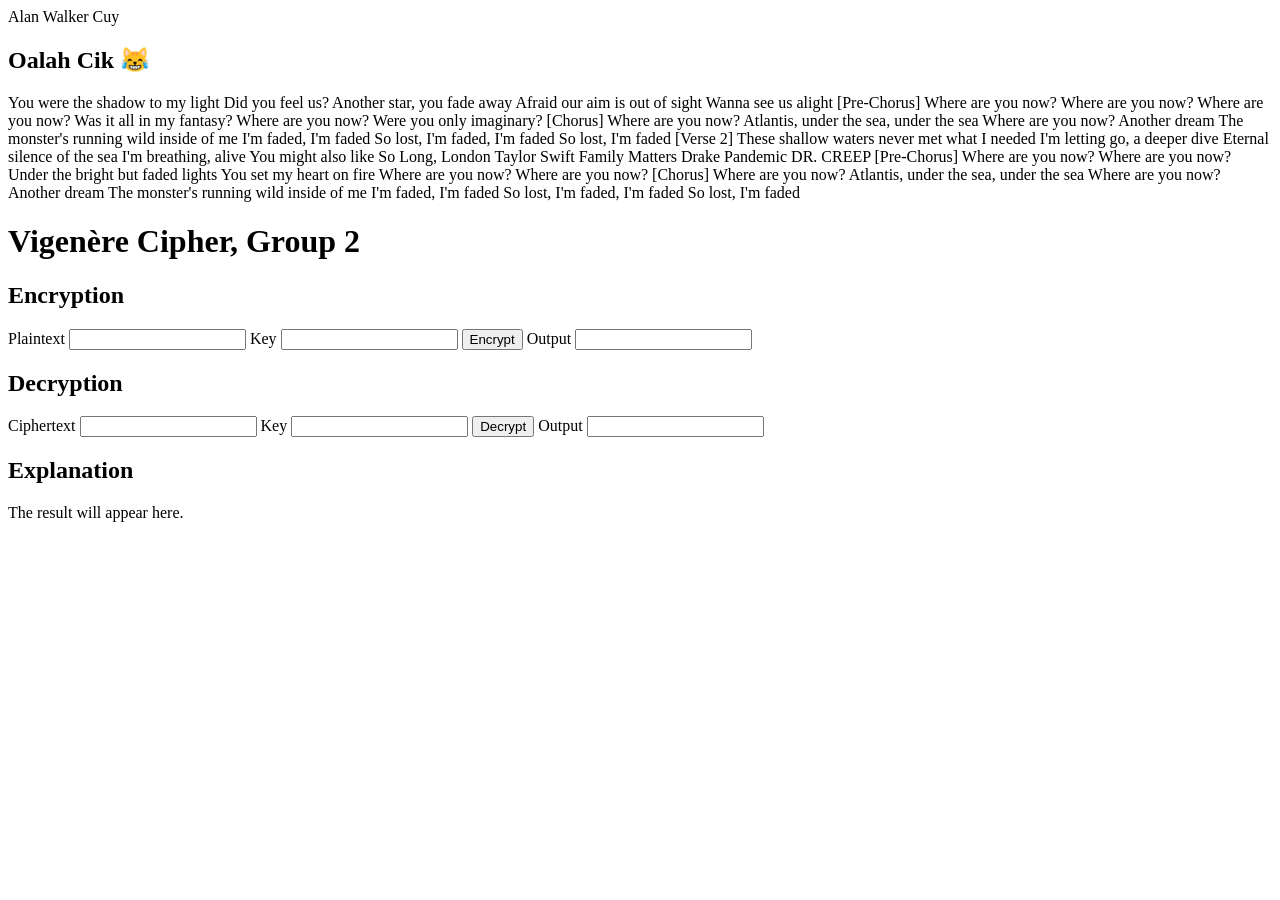
==== index.html @ 62f0133a "Add files via upload" ====
Alan Walker Cuy
<!DOCTYPE html>
<html lang="en">

<head>
    <meta charset="UTF-8">
    <meta name="viewport" content="width=device-width, initial-scale=1.0">
    <title>Vigenère Cipher</title>

    <link rel="stylesheet" href="design.css">
</head>


<body>
<div class="lyrics-box">
    <h2>Oalah Cik 😹</h2>

    <div class="lyrics">
        You were the shadow to my light
    Did you feel us?
    Another star, you fade away
    Afraid our aim is out of sight
    Wanna see us alight

    [Pre-Chorus]
    Where are you now?
    Where are you now?
    Where are you now?
    Was it all in my fantasy?
    Where are you now?
    Were you only imaginary?
    [Chorus]
    Where are you now?
    Atlantis, under the sea, under the sea
    Where are you now? Another dream
    The monster's running wild inside of me
    I'm faded, I'm faded
    So lost, I'm faded, I'm faded
    So lost, I'm faded

    [Verse 2]
    These shallow waters never met what I needed
    I'm letting go, a deeper dive
    Eternal silence of the sea
    I'm breathing, alive
    You might also like
    So Long, London
    Taylor Swift
    Family Matters
    Drake
    Pandemic
    DR. CREEP
    [Pre-Chorus]
    Where are you now?
    Where are you now?
    Under the bright but faded lights
    You set my heart on fire
    Where are you now?
    Where are you now?

    [Chorus]
    Where are you now?
    Atlantis, under the sea, under the sea
    Where are you now? Another dream
    The monster's running wild inside of me
    I'm faded, I'm faded
    So lost, I'm faded, I'm faded
    So lost, I'm faded
    </div>
</div>
<div class="container">

    <h1>Vigenère Cipher, Group 2</h1>

    <div class="section">

        <h2>Encryption</h2>

        <label>Plaintext</label>
        <input type="text" id="plaintext">

        <label>Key</label>
        <input type="text" id="encryptionKey">

        <button onclick="encrypt()">Encrypt</button>

        <label>Output</label>
        <input type="text" id="ciphertextOutput" readonly>

    </div>


    <div class="section">

        <h2>Decryption</h2>

        <label>Ciphertext</label>
        <input type="text" id="ciphertext">

        <label>Key</label>
        <input type="text" id="decryptionKey">

        <button onclick="decrypt()">Decrypt</button>

        <label>Output</label>
        <input type="text" id="plaintextOutput" readonly>

    </div>


    <div class="section">

        <h2>Explanation</h2>

        <div id="explanation">
            The result will appear here.
        </div>

    </div>

</div>

<script src="cipher.js"></script>

</body>
</html>
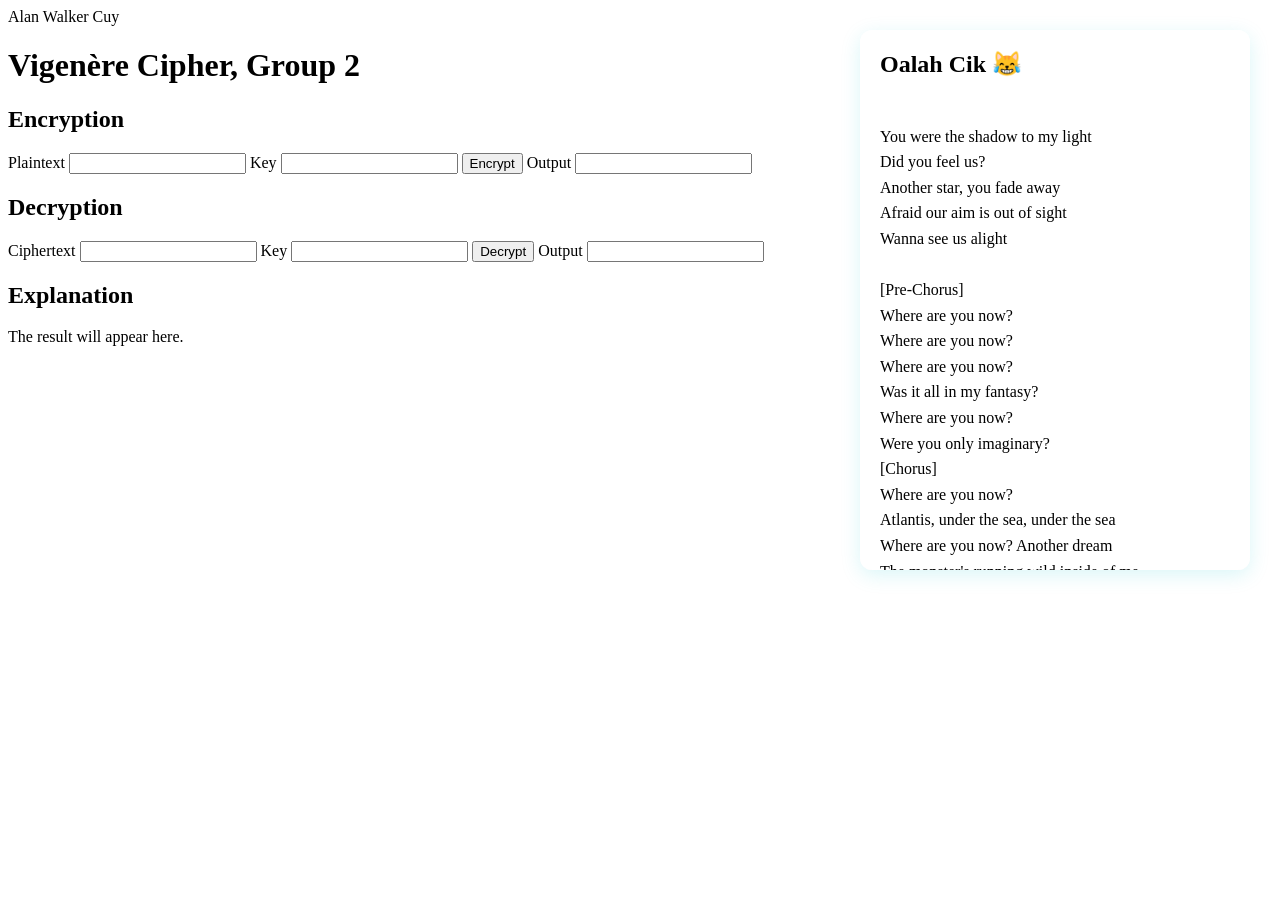
==== commit 627e2f38: "Update index.html" ====
--- a/index.html
+++ b/index.html
@@ -7,7 +7,7 @@
     <meta name="viewport" content="width=device-width, initial-scale=1.0">
     <title>Vigenère Cipher</title>
 
-    <link rel="stylesheet" href="design.css">
+    <link rel="stylesheet" href="lirikcik.css">
 </head>
 
 
--- a/lirikcik.css
+++ b/lirikcik.css
@@ -0,0 +1,28 @@
+
+
+.lyrics-box {
+    position: fixed;
+    top: 30px;
+    right: 30px;
+
+    width: 350px;
+    height: 500px;
+
+    background: white;
+    padding: 20px;
+
+    border-radius: 12px;
+
+    box-shadow: 0 5px 20px rgba(3, 193, 207, 0.15);
+
+    overflow-y: auto;
+}
+
+.lyrics-box h2 {
+    margin-top: 0;
+}
+
+.lyrics {
+    white-space: pre-line;
+    line-height: 1.6;
+}
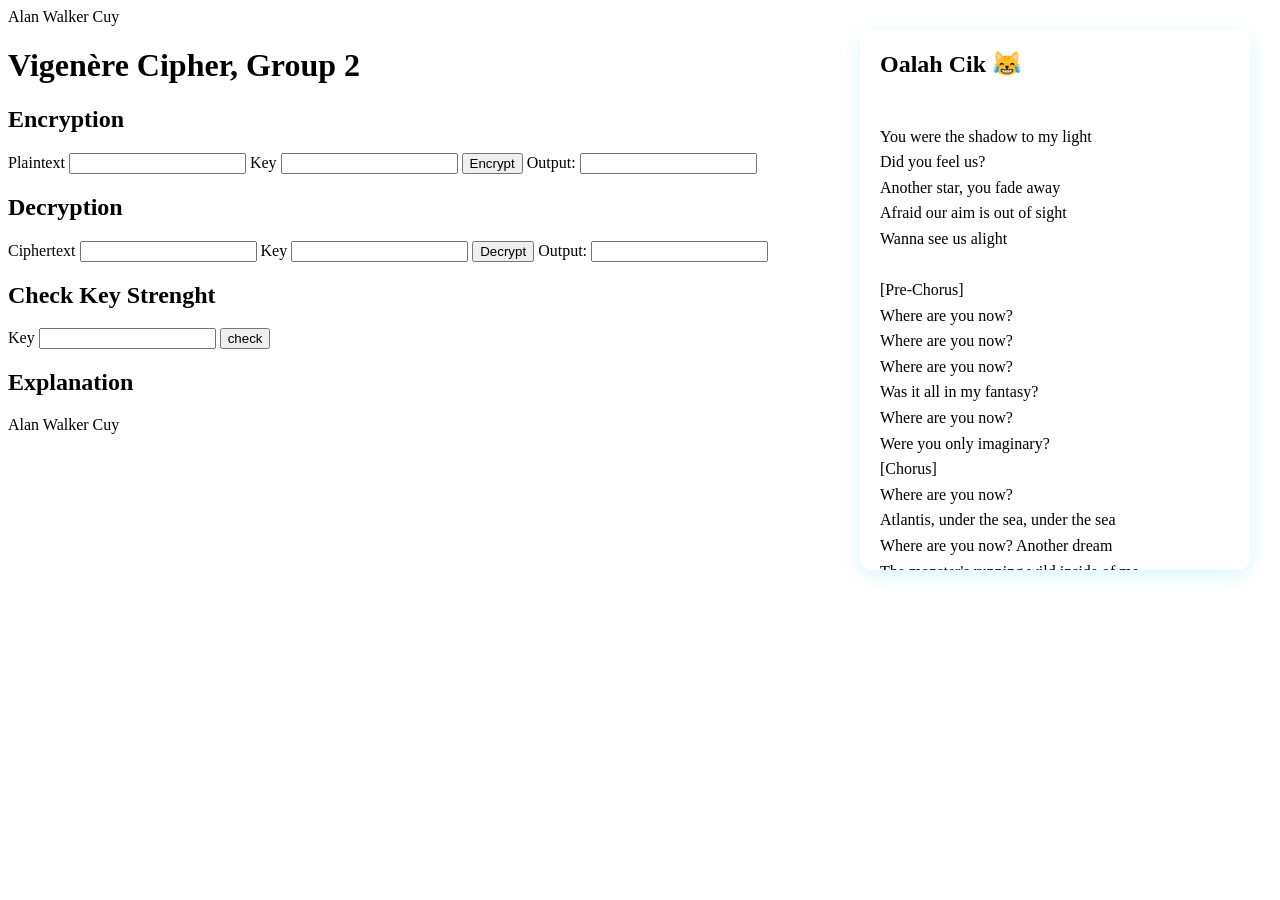
==== commit bd1ad53c: "Update index.html" ====
--- a/index.html
+++ b/index.html
@@ -84,9 +84,9 @@
 
         <button onclick="encrypt()">Encrypt</button>
 
-        <label>Output</label>
+        <label>Output:</label>
         <input type="text" id="ciphertextOutput" readonly>
-
+    <div id="encryption">
     </div>
 
 
@@ -102,18 +102,28 @@
 
         <button onclick="decrypt()">Decrypt</button>
 
-        <label>Output</label>
+        <label>Output:</label>
         <input type="text" id="plaintextOutput" readonly>
+    <div id="decryption">
 
     </div>
+    <div class ="section">
+        <h2>Check Key Strenght</h2>
+        <label>Key</label>
+        <input type="text" id="key">
+        
+        <button onclick="checkkey()">check</button>
 
+    <div id="explanation">
+
+    </div>
 
     <div class="section">
 
         <h2>Explanation</h2>
 
         <div id="explanation">
-            The result will appear here.
+            Alan Walker Cuy
         </div>
 
     </div>
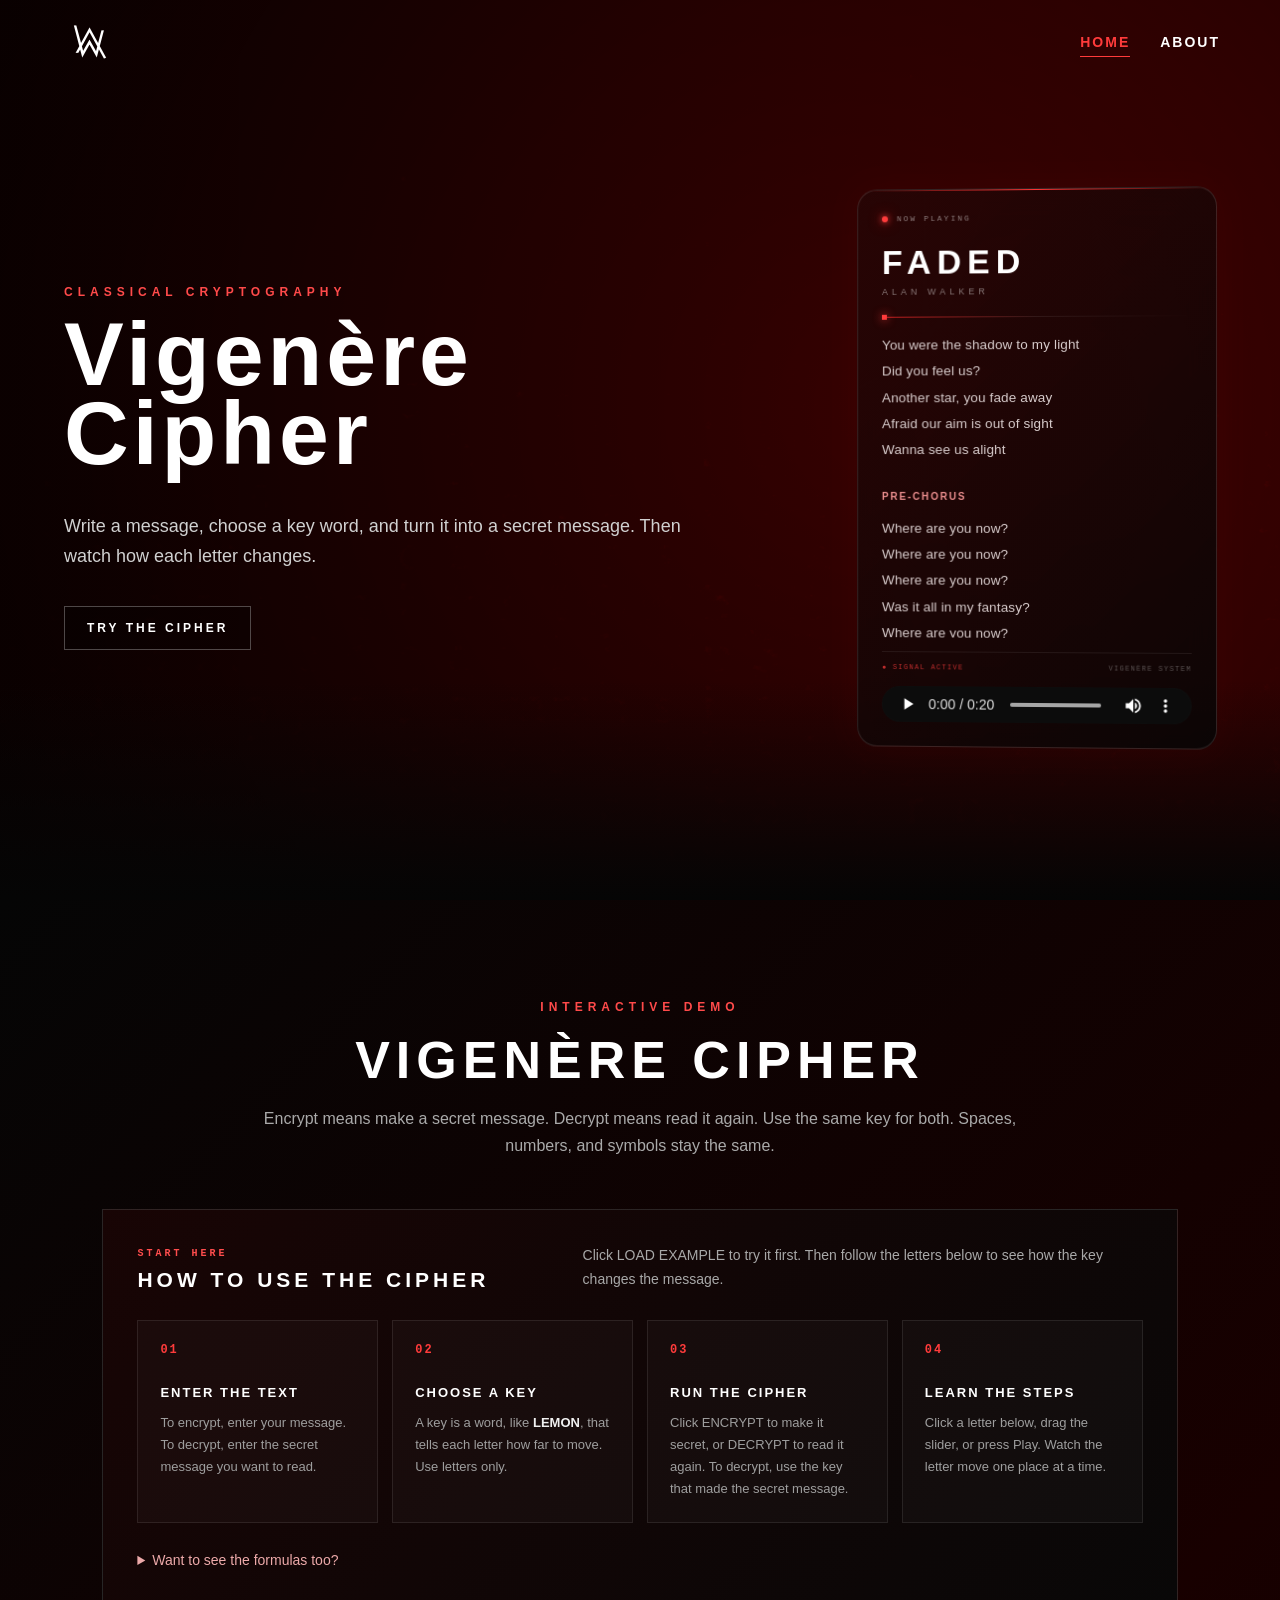
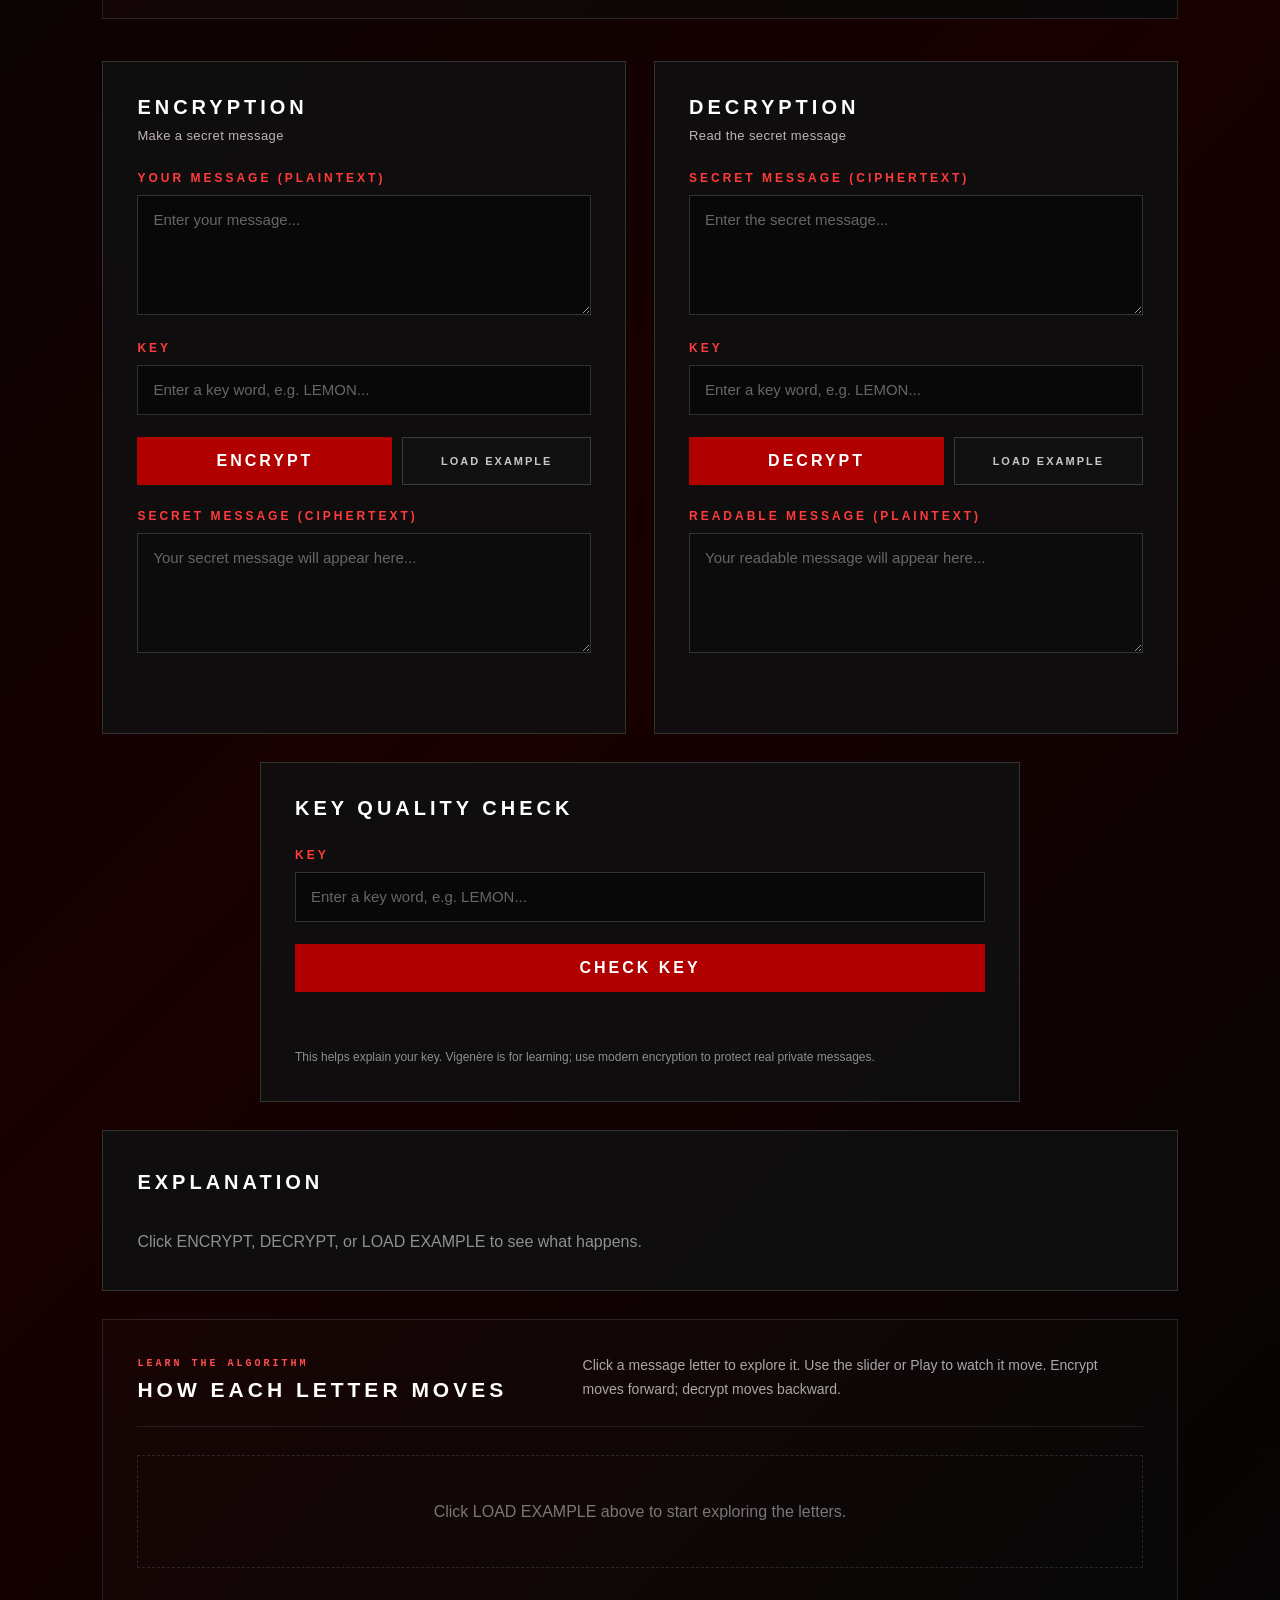
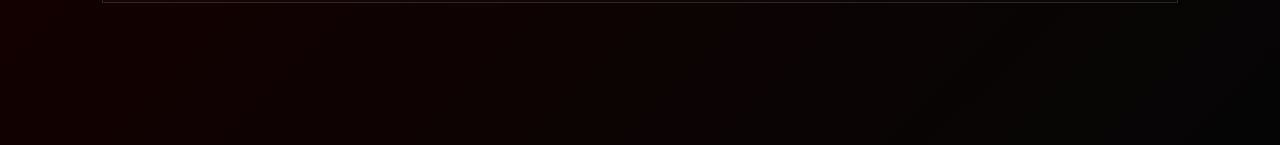
==== commit 11ab412c: "refactor: final changes" ====
--- a/index.html
+++ b/index.html
@@ -1,137 +1,471 @@
-Alan Walker Cuy
-<!DOCTYPE html>
+<!doctype html>
 <html lang="en">
-
-<head>
-    <meta charset="UTF-8">
-    <meta name="viewport" content="width=device-width, initial-scale=1.0">
-    <title>Vigenère Cipher</title>
-
-    <link rel="stylesheet" href="lirikcik.css">
-</head>
-
-
-<body>
-<div class="lyrics-box">
-    <h2>Oalah Cik 😹</h2>
-
-    <div class="lyrics">
-        You were the shadow to my light
-    Did you feel us?
-    Another star, you fade away
-    Afraid our aim is out of sight
-    Wanna see us alight
-
-    [Pre-Chorus]
-    Where are you now?
-    Where are you now?
-    Where are you now?
-    Was it all in my fantasy?
-    Where are you now?
-    Were you only imaginary?
-    [Chorus]
-    Where are you now?
-    Atlantis, under the sea, under the sea
-    Where are you now? Another dream
-    The monster's running wild inside of me
-    I'm faded, I'm faded
-    So lost, I'm faded, I'm faded
-    So lost, I'm faded
-
-    [Verse 2]
-    These shallow waters never met what I needed
-    I'm letting go, a deeper dive
-    Eternal silence of the sea
-    I'm breathing, alive
-    You might also like
-    So Long, London
-    Taylor Swift
-    Family Matters
-    Drake
-    Pandemic
-    DR. CREEP
-    [Pre-Chorus]
-    Where are you now?
-    Where are you now?
-    Under the bright but faded lights
-    You set my heart on fire
-    Where are you now?
-    Where are you now?
-
-    [Chorus]
-    Where are you now?
-    Atlantis, under the sea, under the sea
-    Where are you now? Another dream
-    The monster's running wild inside of me
-    I'm faded, I'm faded
-    So lost, I'm faded, I'm faded
-    So lost, I'm faded
-    </div>
-</div>
-<div class="container">
-
-    <h1>Vigenère Cipher, Group 2</h1>
-
-    <div class="section">
-
-        <h2>Encryption</h2>
-
-        <label>Plaintext</label>
-        <input type="text" id="plaintext">
-
-        <label>Key</label>
-        <input type="text" id="encryptionKey">
-
-        <button onclick="encrypt()">Encrypt</button>
-
-        <label>Output:</label>
-        <input type="text" id="ciphertextOutput" readonly>
-    <div id="encryption">
-    </div>
-
-
-    <div class="section">
-
-        <h2>Decryption</h2>
-
-        <label>Ciphertext</label>
-        <input type="text" id="ciphertext">
-
-        <label>Key</label>
-        <input type="text" id="decryptionKey">
-
-        <button onclick="decrypt()">Decrypt</button>
-
-        <label>Output:</label>
-        <input type="text" id="plaintextOutput" readonly>
-    <div id="decryption">
-
-    </div>
-    <div class ="section">
-        <h2>Check Key Strenght</h2>
-        <label>Key</label>
-        <input type="text" id="key">
-        
-        <button onclick="checkkey()">check</button>
-
-    <div id="explanation">
-
-    </div>
-
-    <div class="section">
-
-        <h2>Explanation</h2>
-
-        <div id="explanation">
-            Alan Walker Cuy
+  <head>
+    <meta charset="UTF-8" />
+    <meta name="viewport" content="width=device-width, initial-scale=1.0" />
+    <meta
+      name="description"
+      content="Vigenère Cipher educational web project by Group 2."
+    />
+
+    <title>Vigenère Cipher - Group 2</title>
+
+    <link rel="stylesheet" href="css/style.css" />
+  </head>
+
+  <body>
+    <!-- =========================
+         HEADER
+    ========================== -->
+
+    <header class="site-header">
+      <a class="logo" href="index.html" aria-label="Go to home page">
+        <img src="assets/images/aw-logo.png" alt="Alan Walker logo" />
+      </a>
+
+      <nav class="site-nav" aria-label="Main navigation">
+        <a href="index.html" aria-current="page"> HOME </a>
+
+        <a href="about.html"> ABOUT </a>
+      </nav>
+    </header>
+
+    <main>
+      <!-- =========================
+             HERO SECTION
+        ========================== -->
+
+      <section class="intro" aria-labelledby="hero-title">
+        <img
+          class="intro-background"
+          src="assets/images/hacker.gif"
+          alt=""
+          aria-hidden="true"
+        />
+
+        <div class="intro-content">
+          <div class="hero">
+            <!-- =========================
+                         HERO TEXT
+                    ========================== -->
+
+            <div class="hero-text">
+              <p class="eyebrow">CLASSICAL CRYPTOGRAPHY</p>
+
+              <h1 id="hero-title">
+                Vigenère<br />
+                Cipher
+              </h1>
+
+              <p class="description">
+                Write a message, choose a key word, and turn it into a secret
+                message. Then watch how each letter changes.
+              </p>
+
+              <a class="hero-link" href="#calculator"> TRY THE CIPHER </a>
+            </div>
+
+            <!-- =========================
+                         MUSIC / LYRICS PANEL
+                    ========================== -->
+
+            <aside class="lyrics-box" aria-label="Music and lyrics panel">
+              <div class="lyrics-top">
+                <span class="status-dot" aria-hidden="true"></span>
+
+                <span> NOW PLAYING </span>
+              </div>
+
+              <div class="lyrics-header">
+                <h2>FADED</h2>
+
+                <p>ALAN WALKER</p>
+              </div>
+
+              <div class="lyrics-line"></div>
+
+              <div class="lyrics">
+                <div class="lyrics-content">
+                  <p class="lyric-stanza">
+                    You were the shadow to my light<br />
+                    Did you feel us?<br />
+                    Another star, you fade away<br />
+                    Afraid our aim is out of sight<br />
+                    Wanna see us alight
+                  </p>
+                  <p class="lyric-section">Pre-Chorus</p>
+                  <p class="lyric-stanza">
+                    Where are you now?<br />
+                    Where are you now?<br />
+                    Where are you now?<br />
+                    Was it all in my fantasy?<br />
+                    Where are you now?<br />
+                    Were you only imaginary?
+                  </p>
+                  <p class="lyric-section">Chorus</p>
+                  <p class="lyric-stanza">
+                    Where are you now?<br />
+                    Atlantis, under the sea, under the sea<br />
+                    Where are you now? Another dream<br />
+                    The monster&#x27;s running wild inside of me<br />
+                    I&#x27;m faded, I&#x27;m faded<br />
+                    So lost, I&#x27;m faded, I&#x27;m faded<br />
+                    So lost, I&#x27;m faded
+                  </p>
+                  <p class="lyric-section">Verse 2</p>
+                  <p class="lyric-stanza">
+                    These shallow waters never met what I needed<br />
+                    I&#x27;m letting go, a deeper dive<br />
+                    Eternal silence of the sea<br />
+                    I&#x27;m breathing, alive<br />
+                    You might also like<br />
+                    So Long, London<br />
+                    Taylor Swift<br />
+                    Family Matters<br />
+                    Drake<br />
+                    Pandemic<br />
+                    DR. CREEP
+                  </p>
+                  <p class="lyric-section">Pre-Chorus</p>
+                  <p class="lyric-stanza">
+                    Where are you now?<br />
+                    Where are you now?<br />
+                    Under the bright but faded lights<br />
+                    You set my heart on fire<br />
+                    Where are you now?<br />
+                    Where are you now?
+                  </p>
+                  <p class="lyric-section">Chorus</p>
+                  <p class="lyric-stanza">
+                    Where are you now?<br />
+                    Atlantis, under the sea, under the sea<br />
+                    Where are you now? Another dream<br />
+                    The monster&#x27;s running wild inside of me<br />
+                    I&#x27;m faded, I&#x27;m faded<br />
+                    So lost, I&#x27;m faded, I&#x27;m faded<br />
+                    So lost, I&#x27;m faded
+                  </p>
+                </div>
+              </div>
+
+              <div class="lyrics-footer">
+                <span> ● SIGNAL ACTIVE </span>
+
+                <span> VIGENÈRE SYSTEM </span>
+              </div>
+
+              <div class="music-player">
+                <audio id="fadedMusic" controls preload="metadata">
+                  <source src="assets/audio/faded.mp3" type="audio/mpeg" />
+
+                  Your browser does not support the audio element.
+                </audio>
+              </div>
+            </aside>
+          </div>
         </div>
-
-    </div>
-
-</div>
-
-<script src="cipher.js"></script>
-
-</body>
+      </section>
+
+      <!-- =========================
+             VIGENERE CALCULATOR
+        ========================== -->
+
+      <section
+        class="calculator-section"
+        id="calculator"
+        aria-labelledby="calculator-title"
+      >
+        <div class="calculator-container">
+          <p class="calculator-label">INTERACTIVE DEMO</p>
+
+          <h2 id="calculator-title">VIGENÈRE CIPHER</h2>
+
+          <p class="calculator-description">
+            Encrypt means make a secret message. Decrypt means read it again.
+            Use the same key for both. Spaces, numbers, and symbols stay the
+            same.
+          </p>
+
+          <!-- =========================
+                     HOW TO USE / LEARN
+                ========================== -->
+
+          <section class="learning-guide" aria-labelledby="how-to-title">
+            <div class="learning-guide-header">
+              <div>
+                <p class="section-kicker">START HERE</p>
+                <h3 id="how-to-title">HOW TO USE THE CIPHER</h3>
+              </div>
+
+              <p>
+                Click LOAD EXAMPLE to try it first. Then follow the letters
+                below to see how the key changes the message.
+              </p>
+            </div>
+
+            <div class="how-to-grid">
+              <article class="how-to-card">
+                <span class="how-to-number">01</span>
+                <h4>ENTER THE TEXT</h4>
+                <p>
+                  To encrypt, enter your message. To decrypt, enter the secret
+                  message you want to read.
+                </p>
+              </article>
+
+              <article class="how-to-card">
+                <span class="how-to-number">02</span>
+                <h4>CHOOSE A KEY</h4>
+                <p>
+                  A key is a word, like <strong>LEMON</strong>, that tells each
+                  letter how far to move. Use letters only.
+                </p>
+              </article>
+
+              <article class="how-to-card">
+                <span class="how-to-number">03</span>
+                <h4>RUN THE CIPHER</h4>
+                <p>
+                  Click ENCRYPT to make it secret, or DECRYPT to read it again.
+                  To decrypt, use the key that made the secret message.
+                </p>
+              </article>
+
+              <article class="how-to-card">
+                <span class="how-to-number">04</span>
+                <h4>LEARN THE STEPS</h4>
+                <p>
+                  Click a letter below, drag the slider, or press Play. Watch
+                  the letter move one place at a time.
+                </p>
+              </article>
+            </div>
+
+            <details class="formula-guide">
+              <summary>Want to see the formulas too?</summary>
+              <div class="formula-grid">
+                <article class="formula-card-static">
+                  <span>ENCRYPTION</span>
+                  <strong>C = (P + K) mod 26</strong>
+                  <p>
+                    Move forward by the key’s number. P = message letter, K =
+                    key letter, C = secret letter.
+                  </p>
+                </article>
+
+                <article class="formula-card-static">
+                  <span>DECRYPTION</span>
+                  <strong>P = (C - K + 26) mod 26</strong>
+                  <p>
+                    Move backward by the key’s number. “mod 26” means loop
+                    around the 26 letters.
+                  </p>
+                </article>
+
+                <article class="formula-card-static alphabet-card">
+                  <span>LETTER VALUES</span>
+                  <strong>A = 0 · B = 1 · ... · Z = 25</strong>
+                  <p>
+                    A means move 0 places, B means move 1, and Z means move 25.
+                    After Z comes A.
+                  </p>
+                </article>
+              </div>
+            </details>
+          </section>
+
+          <!-- =========================
+                     ENCRYPTION & DECRYPTION
+                ========================== -->
+
+          <div class="cipher-grid">
+            <!-- ENCRYPTION -->
+
+            <section class="cipher-box" aria-labelledby="encryption-title">
+              <h3 id="encryption-title">
+                ENCRYPTION<span class="cipher-subtitle"
+                  >Make a secret message</span
+                >
+              </h3>
+
+              <label for="plaintext"> YOUR MESSAGE (PLAINTEXT) </label>
+
+              <textarea
+                id="plaintext"
+                placeholder="Enter your message..."
+              ></textarea>
+
+              <label for="encryptionKey"> KEY </label>
+
+              <input
+                type="text"
+                id="encryptionKey"
+                placeholder="Enter a key word, e.g. LEMON..."
+                autocomplete="off"
+              />
+
+              <div class="cipher-button-row">
+                <button type="button" id="encryptButton">ENCRYPT</button>
+                <button
+                  type="button"
+                  id="encryptionExampleButton"
+                  class="secondary-button"
+                >
+                  LOAD EXAMPLE
+                </button>
+              </div>
+
+              <label for="ciphertextOutput">
+                SECRET MESSAGE (CIPHERTEXT)
+              </label>
+
+              <textarea
+                id="ciphertextOutput"
+                readonly
+                placeholder="Your secret message will appear here..."
+              ></textarea>
+
+              <p
+                class="feedback"
+                id="encryptionFeedback"
+                aria-live="polite"
+              ></p>
+            </section>
+
+            <!-- DECRYPTION -->
+
+            <section class="cipher-box" aria-labelledby="decryption-title">
+              <h3 id="decryption-title">
+                DECRYPTION<span class="cipher-subtitle"
+                  >Read the secret message</span
+                >
+              </h3>
+
+              <label for="ciphertext"> SECRET MESSAGE (CIPHERTEXT) </label>
+
+              <textarea
+                id="ciphertext"
+                placeholder="Enter the secret message..."
+              ></textarea>
+
+              <label for="decryptionKey"> KEY </label>
+
+              <input
+                type="text"
+                id="decryptionKey"
+                placeholder="Enter a key word, e.g. LEMON..."
+                autocomplete="off"
+              />
+
+              <div class="cipher-button-row">
+                <button type="button" id="decryptButton">DECRYPT</button>
+                <button
+                  type="button"
+                  id="decryptionExampleButton"
+                  class="secondary-button"
+                >
+                  LOAD EXAMPLE
+                </button>
+              </div>
+
+              <label for="plaintextOutput">
+                READABLE MESSAGE (PLAINTEXT)
+              </label>
+
+              <textarea
+                id="plaintextOutput"
+                readonly
+                placeholder="Your readable message will appear here..."
+              ></textarea>
+
+              <p
+                class="feedback"
+                id="decryptionFeedback"
+                aria-live="polite"
+              ></p>
+            </section>
+          </div>
+
+          <!-- =========================
+                     KEY QUALITY CHECK
+                ========================== -->
+
+          <section
+            class="cipher-box key-checker"
+            aria-labelledby="key-checker-title"
+          >
+            <h3 id="key-checker-title">KEY QUALITY CHECK</h3>
+
+            <label for="key"> KEY </label>
+
+            <input
+              type="text"
+              id="key"
+              placeholder="Enter a key word, e.g. LEMON..."
+              autocomplete="off"
+            />
+
+            <button type="button" id="checkKeyButton">CHECK KEY</button>
+
+            <div
+              class="feedback key-feedback"
+              id="checkKeyFeedback"
+              aria-live="polite"
+            ></div>
+
+            <p class="quality-note">
+              This helps explain your key. Vigenère is for learning; use modern
+              encryption to protect real private messages.
+            </p>
+          </section>
+
+          <!-- =========================
+                     EXPLANATION
+                ========================== -->
+
+          <section class="explanation-box" aria-labelledby="explanation-title">
+            <h3 id="explanation-title">EXPLANATION</h3>
+
+            <div id="explanation" aria-live="polite">
+              Click ENCRYPT, DECRYPT, or LOAD EXAMPLE to see what happens.
+            </div>
+          </section>
+
+          <!-- =========================
+                     ALGORITHM VISUALIZATION
+                ========================== -->
+
+          <section
+            class="visualization-box"
+            id="visualization-section"
+            aria-labelledby="visualization-section-title"
+          >
+            <div class="visualization-section-header">
+              <div>
+                <p class="section-kicker">LEARN THE ALGORITHM</p>
+                <h3 id="visualization-section-title">HOW EACH LETTER MOVES</h3>
+              </div>
+
+              <p>
+                Click a message letter to explore it. Use the slider or Play to
+                watch it move. Encrypt moves forward; decrypt moves backward.
+              </p>
+            </div>
+
+            <div id="visualization">
+              <p class="visualization-empty">
+                Click LOAD EXAMPLE above to start exploring the letters.
+              </p>
+            </div>
+          </section>
+        </div>
+      </section>
+    </main>
+
+    <!-- =========================
+         JAVASCRIPT
+    ========================== -->
+
+    <script src="js/cipher.js"></script>
+  </body>
 </html>
-
--- a/css/style.css
+++ b/css/style.css
@@ -0,0 +1,1978 @@
+/* =========================================================
+   GLOBAL RESET
+========================================================= */
+
+* {
+  margin: 0;
+  padding: 0;
+  box-sizing: border-box;
+}
+
+html {
+  scroll-behavior: smooth;
+}
+
+body {
+  min-height: 100vh;
+
+  background: #050505;
+  color: #ffffff;
+
+  font-family: Arial, Helvetica, sans-serif;
+}
+
+button,
+input,
+textarea {
+  font: inherit;
+}
+
+button,
+a {
+  -webkit-tap-highlight-color: transparent;
+}
+
+/* =========================================================
+   HEADER
+========================================================= */
+
+.site-header {
+  position: absolute;
+
+  top: 0;
+  left: 0;
+
+  z-index: 20;
+
+  display: flex;
+
+  align-items: center;
+  justify-content: space-between;
+
+  width: 100%;
+
+  padding: 25px 60px;
+}
+
+.logo {
+  display: inline-flex;
+}
+
+.logo img {
+  display: block;
+
+  width: 60px;
+  height: auto;
+
+  filter: brightness(0) invert(1);
+}
+
+.site-nav {
+  display: flex;
+
+  gap: 30px;
+}
+
+.site-nav a {
+  position: relative;
+
+  color: #ffffff;
+
+  text-decoration: none;
+
+  font-size: 14px;
+  font-weight: 600;
+
+  letter-spacing: 2px;
+
+  transition: color 0.25s ease;
+}
+
+.site-nav a::after {
+  content: "";
+
+  position: absolute;
+
+  left: 0;
+  bottom: -7px;
+
+  width: 0;
+  height: 1px;
+
+  background: #ff3b3b;
+
+  transition: width 0.25s ease;
+}
+
+.site-nav a:hover,
+.site-nav a[aria-current="page"] {
+  color: #ff3b3b;
+}
+
+.site-nav a:hover::after,
+.site-nav a[aria-current="page"]::after {
+  width: 100%;
+}
+
+/* =========================================================
+   HOME - HERO SECTION
+========================================================= */
+
+.intro {
+  position: relative;
+
+  min-height: 100vh;
+
+  overflow: hidden;
+
+  background: #7d0000;
+}
+
+.intro-background {
+  position: absolute;
+
+  inset: 0;
+
+  z-index: 0;
+
+  width: 100%;
+  height: 100%;
+
+  object-fit: cover;
+
+  opacity: 0.48;
+}
+
+.intro::before {
+  content: "";
+
+  position: absolute;
+
+  inset: 0;
+
+  z-index: 1;
+
+  background:
+    radial-gradient(
+      circle at 70% 45%,
+      transparent 0%,
+      rgba(0, 0, 0, 0.25) 42%,
+      rgba(0, 0, 0, 0.72) 100%
+    ),
+    linear-gradient(90deg, rgba(0, 0, 0, 0.58), rgba(70, 0, 0, 0.15));
+}
+
+.intro::after {
+  content: "";
+
+  position: absolute;
+
+  left: 0;
+  bottom: 0;
+
+  z-index: 2;
+
+  width: 100%;
+  height: 220px;
+
+  background: linear-gradient(to bottom, transparent, #050505);
+
+  pointer-events: none;
+}
+
+.intro-content {
+  position: relative;
+
+  z-index: 3;
+
+  display: flex;
+
+  align-items: center;
+
+  width: 100%;
+
+  min-height: 100vh;
+
+  padding: 115px 5vw 80px;
+}
+
+.hero {
+  display: grid;
+
+  grid-template-columns:
+    minmax(0, 1fr)
+    minmax(300px, 0.65fr);
+
+  align-items: center;
+
+  gap: 70px;
+
+  width: 100%;
+
+  max-width: 1450px;
+
+  margin: 0 auto;
+}
+
+.hero-text {
+  width: 100%;
+
+  max-width: 720px;
+}
+
+.eyebrow,
+.calculator-label {
+  margin-bottom: 16px;
+
+  color: #ff4a4a;
+
+  font-size: 12px;
+  font-weight: 700;
+
+  letter-spacing: 5px;
+}
+
+.hero-text h1 {
+  font-size: clamp(70px, 7vw, 115px);
+
+  line-height: 0.88;
+
+  letter-spacing: 4px;
+}
+
+.description {
+  max-width: 680px;
+
+  margin-top: 38px;
+
+  color: #d0d0d0;
+
+  font-size: 18px;
+
+  line-height: 1.7;
+}
+
+.hero-link {
+  display: inline-block;
+
+  margin-top: 34px;
+
+  padding: 14px 22px;
+
+  border: 1px solid rgba(255, 255, 255, 0.28);
+
+  background: rgba(0, 0, 0, 0.28);
+
+  color: #ffffff;
+
+  text-decoration: none;
+
+  font-size: 12px;
+  font-weight: 700;
+
+  letter-spacing: 3px;
+
+  transition:
+    background 0.25s ease,
+    border-color 0.25s ease,
+    transform 0.25s ease;
+}
+
+.hero-link:hover {
+  transform: translateY(-2px);
+
+  border-color: #ff3b3b;
+
+  background: rgba(120, 0, 0, 0.45);
+}
+
+/* =========================================================
+   MUSIC / LYRICS PANEL
+========================================================= */
+
+.lyrics-box {
+  position: relative;
+
+  display: flex;
+  flex-direction: column;
+
+  width: 100%;
+
+  max-width: 360px;
+  height: 560px;
+
+  margin-left: auto;
+
+  padding: 24px;
+
+  overflow: hidden;
+
+  border: 1px solid rgba(255, 255, 255, 0.12);
+
+  border-radius: 20px;
+
+  background: linear-gradient(
+    135deg,
+    rgba(35, 5, 5, 0.68),
+    rgba(5, 5, 5, 0.82)
+  );
+
+  backdrop-filter: blur(12px);
+
+  -webkit-backdrop-filter: blur(12px);
+
+  box-shadow: 0 0 34px rgba(100, 0, 0, 0.16);
+
+  transform: perspective(1000px) rotateY(-2deg);
+}
+
+.lyrics-box::before {
+  content: "";
+
+  position: absolute;
+
+  top: 0;
+  left: 0;
+
+  width: 100%;
+  height: 1px;
+
+  background: linear-gradient(90deg, transparent, #ff3333, transparent);
+}
+
+/* =========================================================
+   LYRICS TOP STATUS
+========================================================= */
+
+.lyrics-top {
+  display: flex;
+
+  align-items: center;
+
+  gap: 9px;
+
+  flex-shrink: 0;
+
+  color: rgba(255, 255, 255, 0.48);
+
+  font-family: monospace;
+
+  font-size: 8px;
+
+  letter-spacing: 2px;
+}
+
+.status-dot {
+  width: 6px;
+  height: 6px;
+
+  flex-shrink: 0;
+
+  border-radius: 50%;
+
+  background: #ff3b3b;
+
+  box-shadow:
+    0 0 6px #ff3b3b,
+    0 0 14px rgba(255, 50, 50, 0.7);
+
+  animation: pulse 1.8s infinite;
+}
+
+@keyframes pulse {
+  0%,
+  100% {
+    opacity: 1;
+  }
+
+  50% {
+    opacity: 0.35;
+  }
+}
+
+/* =========================================================
+   SONG HEADER
+========================================================= */
+
+.lyrics-header {
+  flex-shrink: 0;
+
+  margin-top: 22px;
+}
+
+.lyrics-header h2 {
+  font-size: 34px;
+
+  font-weight: 800;
+
+  line-height: 1;
+
+  letter-spacing: 6px;
+}
+
+.lyrics-header p {
+  margin-top: 8px;
+
+  color: rgba(255, 255, 255, 0.45);
+
+  font-size: 9px;
+
+  letter-spacing: 4px;
+}
+
+.lyrics-line {
+  position: relative;
+
+  flex-shrink: 0;
+
+  width: 100%;
+
+  height: 1px;
+
+  margin: 20px 0 15px;
+
+  background: linear-gradient(
+    90deg,
+    rgba(255, 40, 40, 0.75),
+    rgba(255, 255, 255, 0.08),
+    transparent
+  );
+}
+
+.lyrics-line::before {
+  content: "";
+
+  position: absolute;
+
+  top: -2px;
+  left: 0;
+
+  width: 5px;
+  height: 5px;
+
+  background: #ff3b3b;
+
+  box-shadow: 0 0 10px #ff3b3b;
+}
+
+/* =========================================================
+   SCROLLABLE LYRICS
+========================================================= */
+
+.lyrics {
+  position: relative;
+
+  flex: 1;
+
+  min-height: 0;
+
+  overflow-y: auto;
+  overflow-x: hidden;
+
+  padding-right: 12px;
+
+  scroll-behavior: smooth;
+
+  scrollbar-width: thin;
+
+  scrollbar-color: rgba(255, 60, 60, 0.7) rgba(255, 255, 255, 0.06);
+}
+
+.lyrics-content {
+  padding-bottom: 18px;
+}
+
+.lyrics-content p {
+  margin-bottom: 20px;
+
+  color: rgba(255, 255, 255, 0.68);
+
+  font-size: 12px;
+
+  line-height: 1.8;
+
+  letter-spacing: 0.3px;
+}
+
+.lyrics-content p:last-child {
+  margin-bottom: 0;
+}
+
+.lyrics-content strong {
+  color: #ff5555;
+
+  font-family: monospace;
+
+  font-size: 10px;
+
+  font-weight: 700;
+
+  text-transform: uppercase;
+
+  letter-spacing: 2px;
+}
+
+/* =========================================================
+   CHROME / EDGE / SAFARI SCROLLBAR
+========================================================= */
+
+.lyrics::-webkit-scrollbar {
+  width: 5px;
+}
+
+.lyrics::-webkit-scrollbar-track {
+  border-radius: 10px;
+
+  background: rgba(255, 255, 255, 0.04);
+}
+
+.lyrics::-webkit-scrollbar-thumb {
+  border-radius: 10px;
+
+  background: linear-gradient(
+    to bottom,
+    rgba(255, 80, 80, 0.85),
+    rgba(130, 0, 0, 0.85)
+  );
+}
+
+.lyrics::-webkit-scrollbar-thumb:hover {
+  background: #ff4545;
+}
+
+/* =========================================================
+   LYRICS FOOTER
+========================================================= */
+
+.lyrics-footer {
+  display: flex;
+
+  justify-content: space-between;
+
+  gap: 10px;
+
+  flex-shrink: 0;
+
+  margin-top: 14px;
+
+  padding-top: 11px;
+
+  border-top: 1px solid rgba(255, 255, 255, 0.07);
+
+  color: rgba(255, 255, 255, 0.3);
+
+  font-family: monospace;
+
+  font-size: 7px;
+
+  letter-spacing: 1.3px;
+}
+
+.lyrics-footer span:first-child {
+  color: rgba(255, 60, 60, 0.72);
+}
+
+/* =========================================================
+   MUSIC PLAYER
+========================================================= */
+
+.music-player {
+  flex-shrink: 0;
+
+  margin-top: 15px;
+}
+
+.music-player audio {
+  display: block;
+
+  width: 100%;
+
+  height: 36px;
+
+  filter: invert(1) grayscale(1);
+}
+
+/* =========================================================
+   CIPHER CALCULATOR
+========================================================= */
+
+.calculator-section {
+  min-height: 100vh;
+
+  padding: 100px 8%;
+
+  background: linear-gradient(135deg, #050505, #180000, #050505);
+}
+
+.calculator-container {
+  width: 100%;
+
+  max-width: 1100px;
+
+  margin: 0 auto;
+
+  text-align: center;
+}
+
+.calculator-container > h2 {
+  margin-bottom: 15px;
+
+  font-size: clamp(36px, 5vw, 52px);
+
+  letter-spacing: 6px;
+}
+
+.calculator-description {
+  max-width: 760px;
+
+  margin: 0 auto 50px;
+
+  color: #aaaaaa;
+
+  line-height: 1.7;
+}
+
+/* =========================================================
+   ENCRYPTION / DECRYPTION GRID
+========================================================= */
+
+.cipher-grid {
+  display: grid;
+
+  grid-template-columns: repeat(2, minmax(0, 1fr));
+
+  gap: 28px;
+}
+
+.cipher-box,
+.explanation-box {
+  margin-bottom: 28px;
+
+  padding: 34px;
+
+  border: 1px solid #333333;
+
+  background: rgba(15, 15, 15, 0.9);
+
+  text-align: left;
+}
+
+.cipher-box h3,
+.explanation-box h3 {
+  margin-bottom: 28px;
+
+  color: #ffffff;
+
+  font-size: 20px;
+
+  letter-spacing: 4px;
+}
+
+.cipher-box label {
+  display: block;
+
+  margin-bottom: 10px;
+
+  color: #ff3b3b;
+
+  font-size: 12px;
+  font-weight: 700;
+
+  letter-spacing: 3px;
+}
+
+.cipher-box input,
+.cipher-box textarea {
+  width: 100%;
+
+  margin-bottom: 22px;
+
+  padding: 15px;
+
+  border: 1px solid #333333;
+
+  outline: none;
+
+  background: #080808;
+
+  color: #ffffff;
+
+  font-size: 15px;
+
+  transition:
+    border-color 0.2s ease,
+    box-shadow 0.2s ease;
+}
+
+.cipher-box input {
+  height: 50px;
+}
+
+.cipher-box textarea {
+  min-height: 120px;
+
+  resize: vertical;
+}
+
+.cipher-box input::placeholder,
+.cipher-box textarea::placeholder {
+  color: #666666;
+}
+
+.cipher-box input:focus,
+.cipher-box textarea:focus {
+  border-color: #ff3333;
+
+  box-shadow: 0 0 10px rgba(255, 0, 0, 0.2);
+}
+
+.cipher-box textarea[readonly] {
+  color: #e8e8e8;
+
+  background: #0c0c0c;
+}
+
+/* =========================================================
+   BUTTONS
+========================================================= */
+
+.cipher-box button {
+  width: 100%;
+
+  margin-bottom: 24px;
+
+  padding: 15px;
+
+  border: none;
+
+  background: #b00000;
+
+  color: #ffffff;
+
+  cursor: pointer;
+
+  font-weight: 700;
+
+  letter-spacing: 3px;
+
+  transition:
+    background 0.2s ease,
+    box-shadow 0.2s ease,
+    transform 0.2s ease;
+}
+
+.cipher-box button:hover {
+  transform: translateY(-1px);
+
+  background: #df0000;
+
+  box-shadow: 0 0 15px rgba(255, 0, 0, 0.35);
+}
+
+.cipher-box button:active {
+  transform: translateY(0);
+}
+
+.cipher-box button:focus-visible,
+.site-nav a:focus-visible,
+.hero-link:focus-visible {
+  outline: 2px solid #ff6565;
+
+  outline-offset: 3px;
+}
+
+/* =========================================================
+   FEEDBACK
+========================================================= */
+
+.feedback {
+  min-height: 20px;
+
+  color: #ff7a7a;
+
+  font-size: 13px;
+
+  line-height: 1.6;
+}
+
+.key-checker {
+  max-width: 760px;
+
+  margin-right: auto;
+  margin-left: auto;
+}
+
+.key-feedback {
+  margin-bottom: 12px;
+}
+
+.quality-note {
+  color: #8f8f8f;
+
+  font-size: 12px;
+
+  line-height: 1.6;
+}
+
+/* =========================================================
+   EXPLANATION
+========================================================= */
+
+.explanation-box {
+  color: #b8b8b8;
+
+  line-height: 1.75;
+}
+
+.explanation-box .formula {
+  margin-bottom: 16px;
+
+  color: #ff5454;
+
+  font-weight: 700;
+}
+
+.explanation-row {
+  margin-top: 8px;
+
+  overflow-wrap: anywhere;
+}
+
+.explanation-row strong {
+  color: #ffffff;
+}
+
+/* =========================================================
+   LEARNING GUIDE
+========================================================= */
+
+.learning-guide,
+.visualization-box {
+  margin-bottom: 42px;
+  padding: 34px;
+
+  border: 1px solid rgba(255, 255, 255, 0.12);
+  background: linear-gradient(
+    135deg,
+    rgba(25, 5, 5, 0.92),
+    rgba(8, 8, 8, 0.96)
+  );
+
+  text-align: left;
+}
+
+.learning-guide-header,
+.visualization-section-header {
+  display: flex;
+  align-items: end;
+  justify-content: space-between;
+  gap: 40px;
+
+  margin-bottom: 28px;
+}
+
+.learning-guide-header > div,
+.visualization-section-header > div {
+  flex: 0 0 auto;
+}
+
+.learning-guide-header > p,
+.visualization-section-header > p {
+  max-width: 560px;
+
+  color: #a8a8a8;
+  font-size: 14px;
+  line-height: 1.7;
+}
+
+.section-kicker {
+  margin-bottom: 9px;
+
+  color: #ff4d4d;
+  font-family: monospace;
+  font-size: 10px;
+  font-weight: 700;
+  letter-spacing: 3px;
+}
+
+.learning-guide h3,
+.visualization-section-header h3,
+.visualization-title {
+  color: #ffffff;
+  font-size: 21px;
+  letter-spacing: 4px;
+}
+
+.how-to-grid {
+  display: grid;
+  grid-template-columns: repeat(4, minmax(0, 1fr));
+  gap: 14px;
+}
+
+.how-to-card {
+  min-height: 190px;
+  padding: 22px;
+
+  border: 1px solid rgba(255, 255, 255, 0.09);
+  background: rgba(255, 255, 255, 0.025);
+}
+
+.how-to-number {
+  display: block;
+  margin-bottom: 28px;
+
+  color: #ff3b3b;
+  font-family: monospace;
+  font-size: 12px;
+  font-weight: 700;
+  letter-spacing: 2px;
+}
+
+.how-to-card h4 {
+  margin-bottom: 12px;
+
+  color: #ffffff;
+  font-size: 13px;
+  letter-spacing: 2px;
+}
+
+.how-to-card p {
+  color: #9e9e9e;
+  font-size: 13px;
+  line-height: 1.7;
+}
+
+.how-to-card strong {
+  color: #f0f0f0;
+}
+
+.formula-grid {
+  display: grid;
+  grid-template-columns: repeat(3, minmax(0, 1fr));
+  gap: 14px;
+
+  margin-top: 14px;
+}
+
+.formula-card-static {
+  padding: 20px;
+
+  border: 1px solid rgba(255, 70, 70, 0.18);
+  background: rgba(90, 0, 0, 0.14);
+}
+
+.formula-card-static span {
+  display: block;
+  margin-bottom: 10px;
+
+  color: #ff5757;
+  font-family: monospace;
+  font-size: 9px;
+  font-weight: 700;
+  letter-spacing: 2px;
+}
+
+.formula-card-static strong {
+  display: block;
+  margin-bottom: 9px;
+
+  color: #ffffff;
+  font-family: monospace;
+  font-size: 15px;
+  overflow-wrap: anywhere;
+}
+
+.formula-card-static p {
+  color: #8f8f8f;
+  font-size: 12px;
+  line-height: 1.6;
+}
+
+/* =========================================================
+   CIPHER BUTTON GROUP
+========================================================= */
+
+.cipher-button-row {
+  display: grid;
+  grid-template-columns: 1.15fr 0.85fr;
+  gap: 10px;
+
+  margin-bottom: 24px;
+}
+
+.cipher-button-row button {
+  margin-bottom: 0;
+}
+
+.cipher-button-row .secondary-button {
+  border: 1px solid #3b3b3b;
+  background: #111111;
+  color: #c7c7c7;
+
+  font-size: 11px;
+  letter-spacing: 2px;
+}
+
+.cipher-button-row .secondary-button:hover {
+  border-color: #a12828;
+  background: #1b0c0c;
+  color: #ffffff;
+  box-shadow: none;
+}
+
+.explanation-note {
+  margin-top: 16px;
+  padding-top: 14px;
+
+  border-top: 1px solid rgba(255, 255, 255, 0.08);
+
+  color: #858585;
+  font-size: 12px;
+}
+
+.explanation-placeholder {
+  color: #8f8f8f;
+}
+
+/* =========================================================
+   VIGENERE VISUALIZATION
+========================================================= */
+
+.visualization-box {
+  scroll-margin-top: 28px;
+}
+
+.visualization-section-header {
+  padding-bottom: 24px;
+  border-bottom: 1px solid rgba(255, 255, 255, 0.09);
+}
+
+.visualization-empty {
+  padding: 42px 20px;
+
+  border: 1px dashed rgba(255, 255, 255, 0.12);
+
+  color: #777777;
+  text-align: center;
+  line-height: 1.7;
+}
+
+.visualization-title {
+  margin: 30px 0 8px;
+}
+
+.visualization-note {
+  margin-bottom: 24px;
+
+  color: #8f8f8f;
+  font-size: 13px;
+  line-height: 1.7;
+}
+
+.visualization-overview {
+  padding: 22px;
+
+  overflow-x: auto;
+
+  border: 1px solid rgba(255, 255, 255, 0.09);
+  background: #080808;
+}
+
+.character-track {
+  display: grid;
+  grid-template-columns: 86px minmax(max-content, 1fr);
+  align-items: center;
+  gap: 12px;
+}
+
+.character-track + .character-track {
+  margin-top: 10px;
+}
+
+.character-track-label {
+  color: #767676;
+  font-family: monospace;
+  font-size: 10px;
+  font-weight: 700;
+  letter-spacing: 2px;
+}
+
+.character-track-cells {
+  display: flex;
+  gap: 6px;
+  min-width: max-content;
+}
+
+.character-cell {
+  display: grid;
+  place-items: center;
+
+  width: 30px;
+  height: 30px;
+
+  border: 1px solid #2e2e2e;
+  background: #0e0e0e;
+
+  color: #e6e6e6;
+  font-family: monospace;
+  font-size: 13px;
+  font-weight: 700;
+}
+
+.track-key .character-cell {
+  border-color: rgba(255, 78, 78, 0.28);
+  color: #ff6262;
+}
+
+.track-output .character-cell {
+  background: rgba(128, 0, 0, 0.2);
+  border-color: rgba(255, 78, 78, 0.4);
+  color: #ffffff;
+}
+
+.step-explorer {
+  margin-top: 20px;
+  padding: 24px;
+
+  border: 1px solid rgba(255, 255, 255, 0.09);
+  background:
+    radial-gradient(
+      circle at top right,
+      rgba(120, 0, 0, 0.14),
+      transparent 42%
+    ),
+    #090909;
+}
+
+.step-explorer-header {
+  display: flex;
+  align-items: center;
+  justify-content: space-between;
+  gap: 20px;
+
+  margin-bottom: 20px;
+}
+
+.step-eyebrow {
+  margin-bottom: 5px;
+
+  color: #ff4d4d;
+  font-family: monospace;
+  font-size: 9px;
+  font-weight: 700;
+  letter-spacing: 2px;
+}
+
+.step-heading {
+  color: #ffffff;
+  font-size: 16px;
+  letter-spacing: 2px;
+}
+
+.step-navigation {
+  display: flex;
+  gap: 8px;
+}
+
+.step-nav-button {
+  padding: 10px 13px;
+
+  border: 1px solid #343434;
+  background: #101010;
+  color: #ffffff;
+
+  cursor: pointer;
+
+  font-family: monospace;
+  font-size: 10px;
+  font-weight: 700;
+  letter-spacing: 1px;
+}
+
+.step-nav-button:hover:not(:disabled) {
+  border-color: #a52d2d;
+  background: #220909;
+}
+
+.step-nav-button:disabled {
+  cursor: not-allowed;
+  opacity: 0.32;
+}
+
+.step-math {
+  display: grid;
+  grid-template-columns: repeat(4, minmax(0, 1fr));
+  gap: 10px;
+}
+
+.math-card {
+  min-height: 88px;
+  padding: 15px;
+
+  border: 1px solid #252525;
+  background: #0d0d0d;
+}
+
+.math-card-label {
+  display: block;
+  margin-bottom: 10px;
+
+  color: #777777;
+  font-family: monospace;
+  font-size: 9px;
+  letter-spacing: 1.5px;
+  text-transform: uppercase;
+}
+
+.math-card-value {
+  color: #ffffff;
+  font-family: monospace;
+  font-size: 14px;
+  line-height: 1.5;
+  overflow-wrap: anywhere;
+}
+
+.math-card.formula-card {
+  border-color: rgba(255, 72, 72, 0.25);
+  background: rgba(100, 0, 0, 0.12);
+}
+
+.math-card.formula-card .math-card-value {
+  color: #ff7373;
+  font-size: 12px;
+}
+
+.alphabet-visual {
+  margin-top: 18px;
+  padding: 18px;
+
+  overflow-x: auto;
+
+  border: 1px solid rgba(255, 255, 255, 0.07);
+  background: #050505;
+}
+
+.alphabet-row {
+  display: grid;
+  grid-template-columns: 72px minmax(max-content, 1fr);
+  align-items: center;
+  gap: 12px;
+}
+
+.alphabet-row + .alphabet-row {
+  margin-top: 8px;
+}
+
+.alphabet-row-label {
+  color: #7f7f7f;
+  font-family: monospace;
+  font-size: 9px;
+  font-weight: 700;
+  letter-spacing: 1px;
+}
+
+.alphabet-row-letters {
+  display: grid;
+  grid-template-columns: repeat(26, 26px);
+  gap: 3px;
+  min-width: max-content;
+}
+
+.alphabet-letter {
+  display: grid;
+  place-items: center;
+
+  width: 26px;
+  height: 26px;
+
+  border: 1px solid #1f1f1f;
+
+  color: #747474;
+  font-family: monospace;
+  font-size: 10px;
+}
+
+.alphabet-letter.highlight-input {
+  border-color: #ff5151;
+  background: rgba(255, 65, 65, 0.15);
+  color: #ff7777;
+  box-shadow: 0 0 10px rgba(255, 30, 30, 0.13);
+}
+
+.alphabet-letter.highlight-output {
+  border-color: #ffffff;
+  background: #eeeeee;
+  color: #080808;
+  font-weight: 800;
+}
+
+.step-detail {
+  margin-top: 16px;
+
+  color: #aaaaaa;
+  font-size: 13px;
+  line-height: 1.7;
+}
+
+.table-heading {
+  margin: 26px 0 12px;
+
+  color: #ffffff;
+  font-size: 12px;
+  letter-spacing: 2px;
+}
+
+.visualization-table-wrapper {
+  width: 100%;
+
+  overflow-x: auto;
+
+  border: 1px solid rgba(255, 255, 255, 0.08);
+}
+
+.visualization-table {
+  width: 100%;
+  min-width: 760px;
+
+  border-collapse: collapse;
+
+  font-family: monospace;
+  font-size: 12px;
+}
+
+.visualization-table th,
+.visualization-table td {
+  padding: 13px 14px;
+
+  border-right: 1px solid #222222;
+  border-bottom: 1px solid #222222;
+
+  text-align: left;
+  white-space: nowrap;
+}
+
+.visualization-table th {
+  background: #141414;
+  color: #ff6868;
+
+  font-size: 10px;
+  letter-spacing: 1px;
+  text-transform: uppercase;
+}
+
+.visualization-table td {
+  background: #090909;
+  color: #cccccc;
+}
+
+.visualization-table tr:last-child td {
+  border-bottom: none;
+}
+
+.visualization-table th:last-child,
+.visualization-table td:last-child {
+  border-right: none;
+}
+
+.key-summary {
+  margin-bottom: 8px;
+}
+
+/* =========================================================
+   ABOUT PAGE
+========================================================= */
+
+.about-body {
+  min-height: 100vh;
+
+  overflow-x: hidden;
+
+  background: #050505;
+}
+
+.about-header {
+  position: relative;
+}
+
+.about-bg {
+  position: fixed;
+
+  inset: 0;
+
+  z-index: 0;
+
+  pointer-events: none;
+
+  background-image:
+    linear-gradient(rgba(0, 0, 0, 0.72), rgba(150, 0, 0, 0.76)),
+    url("../assets/images/hacker.gif");
+
+  background-position: center;
+
+  background-size: cover;
+
+  background-repeat: no-repeat;
+}
+
+.about-bg::after {
+  content: "";
+
+  position: absolute;
+
+  inset: 0;
+
+  background: radial-gradient(
+    circle at center,
+    transparent 0%,
+    rgba(0, 0, 0, 0.35) 55%,
+    rgba(0, 0, 0, 0.85) 100%
+  );
+}
+
+.about-page {
+  position: relative;
+
+  z-index: 2;
+
+  width: min(1100px, 88%);
+
+  margin: 0 auto;
+
+  padding: 35px 0 80px;
+
+  text-align: center;
+}
+
+.about-page h1 {
+  font-size: clamp(36px, 5vw, 52px);
+
+  font-weight: 700;
+
+  letter-spacing: 10px;
+
+  text-shadow:
+    0 0 10px rgba(255, 255, 255, 0.3),
+    0 0 30px rgba(255, 40, 40, 0.15);
+}
+
+.about-subtitle {
+  margin-top: 10px;
+
+  margin-bottom: 45px;
+
+  color: #aaaaaa;
+
+  font-size: 13px;
+
+  letter-spacing: 5px;
+}
+
+/* =========================================================
+   MEMBER GRID
+========================================================= */
+
+.member-grid {
+  display: grid;
+
+  grid-template-columns: repeat(2, minmax(0, 1fr));
+
+  gap: 30px 35px;
+}
+
+.member-card {
+  position: relative;
+
+  display: flex;
+
+  align-items: center;
+
+  min-height: 150px;
+
+  padding: 30px;
+
+  overflow: hidden;
+
+  border: 1px solid rgba(255, 255, 255, 0.16);
+
+  background: rgba(15, 15, 15, 0.72);
+
+  backdrop-filter: blur(8px);
+
+  text-align: left;
+
+  transition:
+    transform 0.3s ease,
+    border-color 0.3s ease,
+    background 0.3s ease;
+}
+
+.member-card::before {
+  content: "";
+
+  position: absolute;
+
+  top: 0;
+  left: 0;
+
+  width: 4px;
+  height: 100%;
+
+  background: #e00000;
+
+  box-shadow: 0 0 15px rgba(255, 0, 0, 0.7);
+
+  transition: width 0.3s ease;
+}
+
+.member-card:hover {
+  transform: translateY(-6px);
+
+  border-color: rgba(255, 60, 60, 0.6);
+
+  background: rgba(30, 5, 5, 0.8);
+}
+
+.member-card:hover::before {
+  width: 7px;
+}
+
+.member-info {
+  width: 100%;
+}
+
+.member-info h2 {
+  margin-bottom: 10px;
+
+  font-size: 22px;
+
+  font-weight: 500;
+
+  letter-spacing: 1px;
+}
+
+.member-info p {
+  color: #aaaaaa;
+
+  font-size: 15px;
+
+  letter-spacing: 1px;
+}
+
+/* =========================================================
+   RESPONSIVE - TABLET
+========================================================= */
+
+@media (max-width: 1050px) {
+  .hero {
+    grid-template-columns: 1fr;
+
+    gap: 55px;
+  }
+
+  .hero-text {
+    max-width: 760px;
+  }
+
+  .lyrics-box {
+    margin: 0 auto;
+
+    transform: none;
+  }
+
+  .cipher-grid {
+    grid-template-columns: 1fr;
+  }
+
+  .how-to-grid {
+    grid-template-columns: repeat(2, minmax(0, 1fr));
+  }
+
+  .formula-grid {
+    grid-template-columns: 1fr;
+  }
+
+  .step-math {
+    grid-template-columns: repeat(2, minmax(0, 1fr));
+  }
+}
+
+/* =========================================================
+   RESPONSIVE - SMALL TABLET
+========================================================= */
+
+@media (max-width: 850px) {
+  .site-header {
+    padding: 20px 30px;
+  }
+
+  .logo img {
+    width: 50px;
+  }
+
+  .site-nav {
+    gap: 20px;
+  }
+
+  .site-nav a {
+    font-size: 12px;
+  }
+
+  .intro-content {
+    padding: 115px 7vw 70px;
+  }
+
+  .calculator-section {
+    padding: 80px 6%;
+  }
+
+  .learning-guide-header,
+  .visualization-section-header {
+    align-items: flex-start;
+    flex-direction: column;
+    gap: 14px;
+  }
+
+  .member-grid {
+    grid-template-columns: 1fr;
+  }
+}
+
+/* =========================================================
+   RESPONSIVE - MOBILE
+========================================================= */
+
+@media (max-width: 650px) {
+  .site-header {
+    padding: 18px 20px;
+  }
+
+  .logo img {
+    width: 40px;
+  }
+
+  .site-nav {
+    gap: 12px;
+  }
+
+  .site-nav a {
+    font-size: 10px;
+
+    letter-spacing: 1px;
+  }
+
+  .intro-content {
+    padding: 100px 22px 60px;
+  }
+
+  .hero {
+    gap: 40px;
+  }
+
+  .hero-text h1 {
+    font-size: clamp(52px, 17vw, 76px);
+
+    letter-spacing: 2px;
+  }
+
+  .description {
+    font-size: 15px;
+  }
+
+  .lyrics-box {
+    max-width: 100%;
+
+    height: 520px;
+
+    padding: 22px;
+  }
+
+  .lyrics-header h2 {
+    font-size: 30px;
+  }
+
+  .lyrics-content p {
+    font-size: 11px;
+
+    line-height: 1.75;
+  }
+
+  .calculator-section {
+    padding: 70px 20px;
+  }
+
+  .calculator-container > h2 {
+    letter-spacing: 3px;
+  }
+
+  .cipher-box,
+  .explanation-box,
+  .learning-guide,
+  .visualization-box {
+    padding: 24px;
+  }
+
+  .how-to-grid,
+  .step-math {
+    grid-template-columns: 1fr;
+  }
+
+  .how-to-card {
+    min-height: auto;
+  }
+
+  .cipher-button-row {
+    grid-template-columns: 1fr;
+  }
+
+  .step-explorer {
+    padding: 18px;
+  }
+
+  .step-explorer-header {
+    align-items: flex-start;
+    flex-direction: column;
+  }
+
+  .character-track {
+    grid-template-columns: 64px minmax(max-content, 1fr);
+  }
+
+  .alphabet-row {
+    grid-template-columns: 60px minmax(max-content, 1fr);
+  }
+
+  .about-page {
+    width: 90%;
+
+    padding-top: 20px;
+  }
+
+  .about-page h1 {
+    letter-spacing: 5px;
+  }
+
+  .about-subtitle {
+    letter-spacing: 2px;
+  }
+
+  .member-card {
+    min-height: 130px;
+
+    padding: 25px 22px;
+  }
+
+  .member-info h2 {
+    font-size: 18px;
+  }
+}
+
+/* Refined lyric typography, scoped to the existing music panel. */
+.lyrics-content {
+  font-family: "Segoe UI", "Helvetica Neue", Arial, sans-serif;
+  font-weight: 400;
+  text-align: left;
+  -webkit-font-smoothing: antialiased;
+}
+.lyrics-content .lyric-stanza {
+  margin: 0 0 25px;
+  color: #d8cccc;
+  font-size: 13.5px;
+  font-weight: 400;
+  line-height: 1.95;
+  letter-spacing: 0.15px;
+}
+.lyrics-content .lyric-section {
+  margin: 7px 0 12px;
+  color: #ec8e8e;
+  font-size: 10px;
+  font-weight: 600;
+  line-height: 1.5;
+  letter-spacing: 1.8px;
+  text-transform: uppercase;
+}
+.lyrics-content .lyric-stanza:last-child {
+  margin-bottom: 0;
+}
+
+/* Added learning controls use the existing red-and-black panel design. */
+.cipher-subtitle {
+  display: block;
+  margin-top: 9px;
+  color: #c0b4b4;
+  font-size: 13px;
+  font-weight: normal;
+  letter-spacing: 0.4px;
+}
+.formula-guide > summary,
+.learning-details > summary {
+  color: #edaaaa;
+  cursor: pointer;
+  font-size: 14px;
+  line-height: 1.6;
+  padding: 12px 0;
+}
+.formula-guide {
+  margin-top: 14px;
+}
+.learning-details {
+  margin-top: 20px;
+}
+.learning-details .step-detail {
+  margin: 12px 0;
+}
+.learning-details .visualization-table-wrapper {
+  margin-top: 15px;
+}
+.character-cell.selected-letter {
+  border-color: #ff9393;
+  background: #552020;
+  color: #fff;
+  box-shadow: 0 0 0 1px #ff9393;
+}
+button.character-cell {
+  cursor: pointer;
+}
+button.character-cell:hover {
+  background: #3d1717;
+}
+.character-track-label {
+  color: #a89d9d;
+  letter-spacing: 1px;
+}
+.move-story {
+  color: #f4eeee;
+  font-size: 18px;
+  line-height: 1.65;
+  margin-bottom: 18px;
+}
+.step-math.letter-cards {
+  grid-template-columns: repeat(3, minmax(0, 1fr));
+}
+.letter-cards .math-card-value {
+  font-size: 18px;
+}
+.letter-cards .math-card-label {
+  color: #bdb0b0;
+}
+.move-alphabet {
+  display: grid;
+  grid-template-columns: repeat(13, minmax(0, 1fr));
+  gap: 5px;
+  margin-top: 20px;
+}
+.move-letter {
+  display: grid;
+  place-items: center;
+  min-height: 40px;
+  border: 1px solid #383030;
+  color: #a19595;
+  background: #101010;
+  font: 16px monospace;
+  transition:
+    color 0.15s,
+    background 0.15s;
+}
+.move-letter.move-start {
+  border: 1px dashed #edaaaa;
+  color: #fff;
+}
+.move-letter.move-visited {
+  color: #efaaaa;
+  background: #391919;
+}
+.move-letter.move-current {
+  color: #fff;
+  background: #ad2626;
+  border-color: #ffabab;
+  box-shadow: 0 0 12px #ad262644;
+}
+.move-progress {
+  color: #fff;
+  line-height: 1.7;
+  margin: 18px 0 10px;
+}
+.move-label {
+  display: block;
+  color: #b5a9a9;
+  font-size: 13px;
+  margin-bottom: 8px;
+}
+.move-slider {
+  width: 100%;
+  min-height: 34px;
+  cursor: pointer;
+  accent-color: #db4b4b;
+}
+.move-controls {
+  display: flex;
+  flex-wrap: wrap;
+  gap: 10px;
+  margin: 15px 0;
+}
+.move-controls .step-nav-button,
+.step-navigation .step-nav-button {
+  min-height: 42px;
+  font-family: Arial, sans-serif;
+  font-size: 12px;
+  letter-spacing: 0.2px;
+}
+.move-result {
+  color: #f1cdcd;
+  background: #271313;
+  border-left: 2px solid #d95656;
+  padding: 15px;
+  line-height: 1.6;
+  margin-top: 18px;
+}
+.move-slider:disabled {
+  opacity: 0.4;
+  cursor: default;
+}
+button:focus-visible,
+summary:focus-visible,
+input[type="range"]:focus-visible {
+  outline: 2px solid #f5aaaa;
+  outline-offset: 3px;
+}
+.step-detail,
+.move-story,
+.move-result {
+  overflow-wrap: anywhere;
+}
+@media (max-width: 650px) {
+  .lyrics-content .lyric-stanza {
+    font-size: 13px;
+    line-height: 1.9;
+  }
+  .move-alphabet {
+    grid-template-columns: repeat(7, minmax(0, 1fr));
+  }
+  .move-letter {
+    min-height: 37px;
+  }
+  .step-math.letter-cards {
+    grid-template-columns: 1fr;
+  }
+  .move-story {
+    font-size: 16px;
+  }
+  .move-controls {
+    flex-direction: column;
+  }
+  .move-controls button {
+    width: 100%;
+  }
+  .visualization-title {
+    letter-spacing: 1px;
+    font-size: 17px;
+    line-height: 1.6;
+  }
+  .step-navigation {
+    flex-wrap: wrap;
+  }
+}
+@media (prefers-reduced-motion: reduce) {
+  .move-letter {
+    transition: none;
+  }
+}
